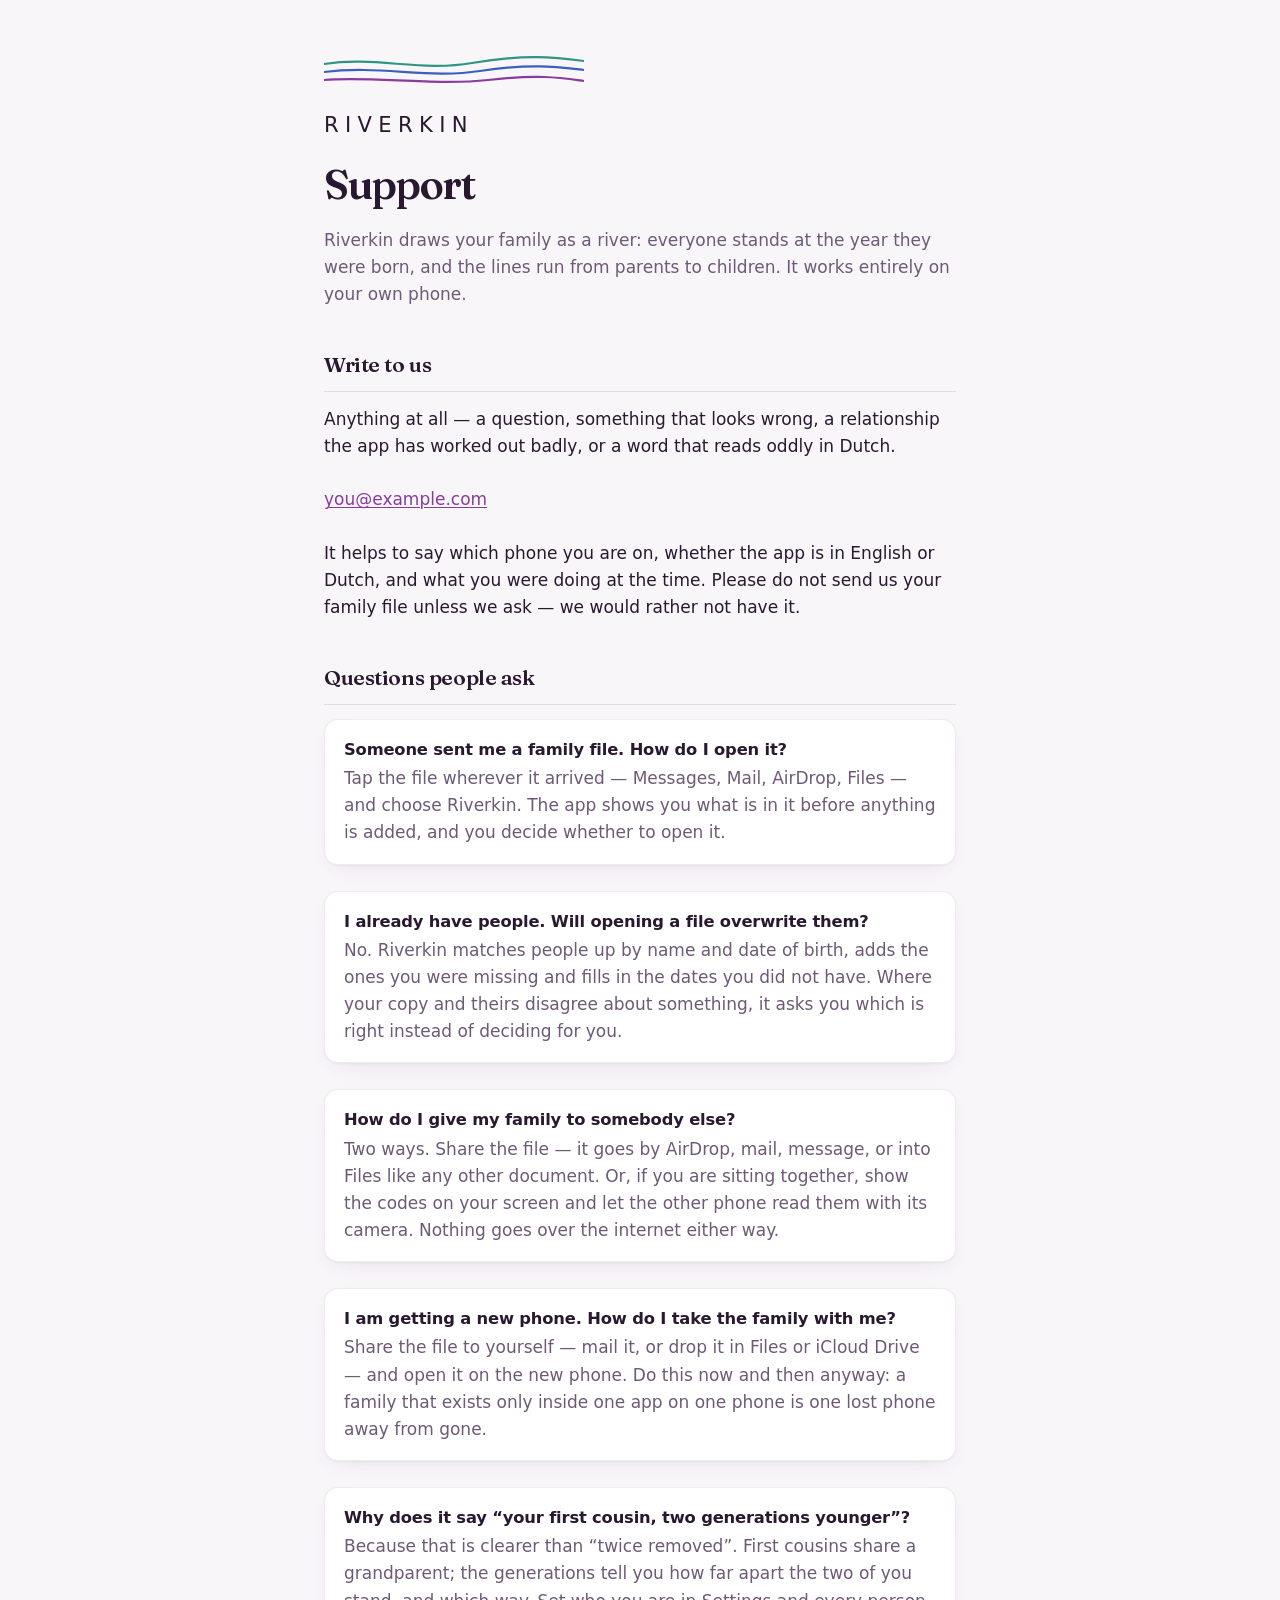
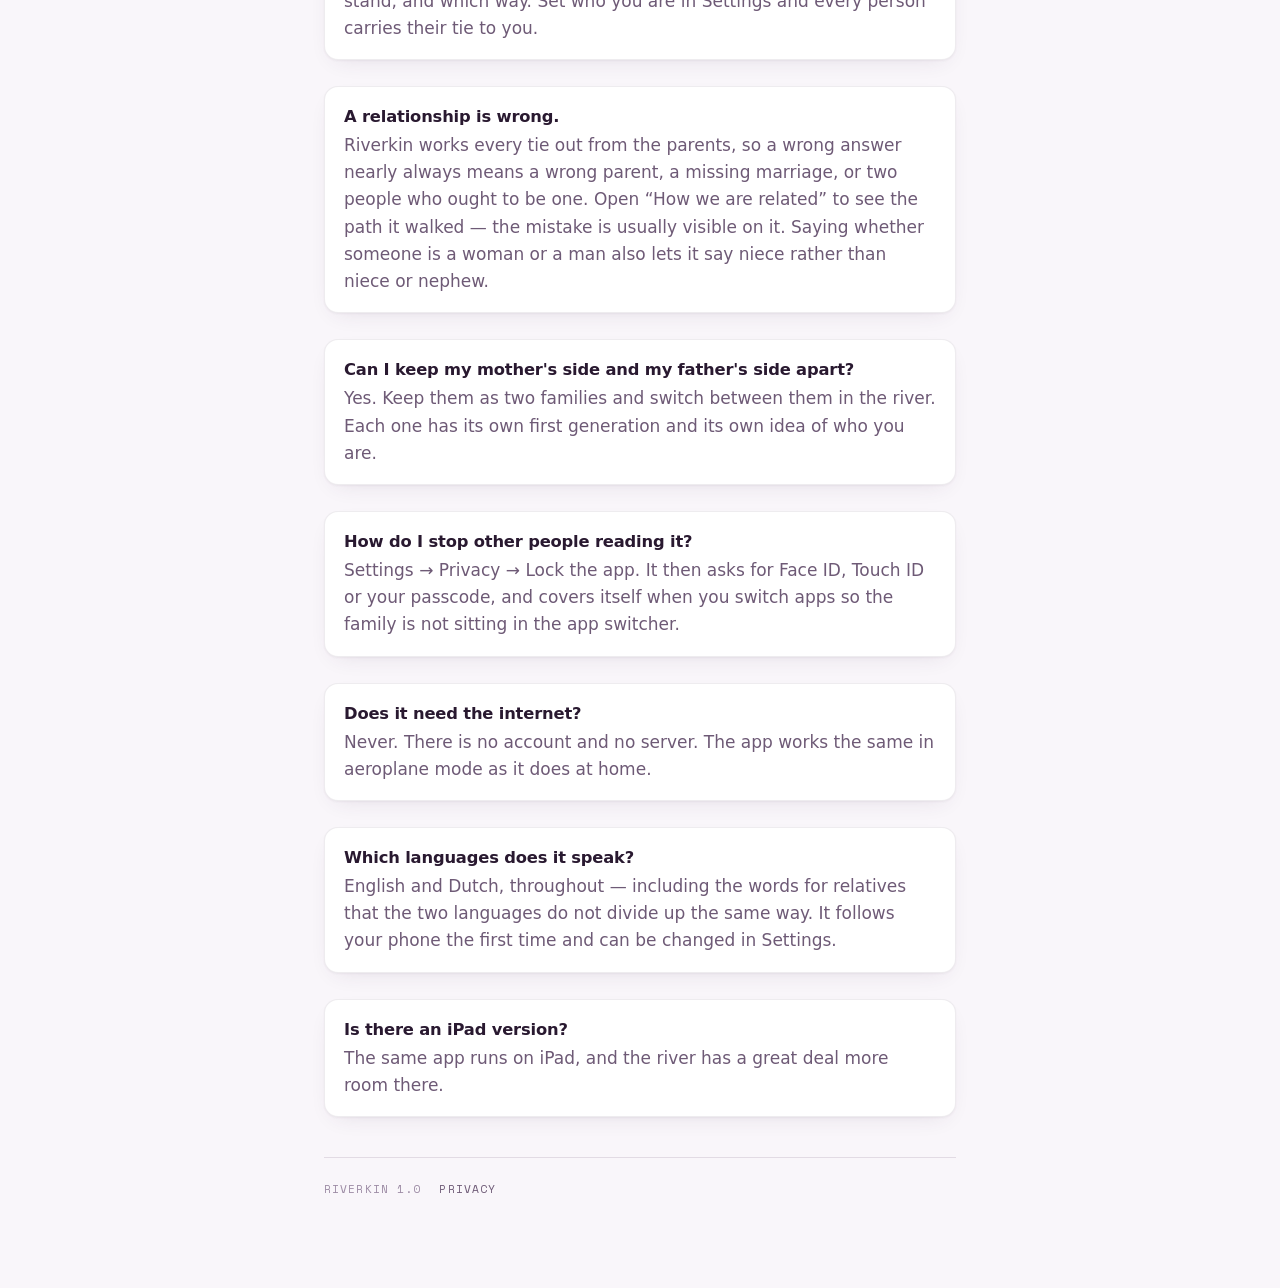
==== index.html @ ea3264ab "Add files via upload" ====
<!doctype html>
<html lang="en">
<head>
<meta charset="utf-8">
<meta name="viewport" content="width=device-width,initial-scale=1">
<title>Riverkin — Support</title>
<meta name="description" content="Help with Riverkin, the family tree that draws everyone at the year they were born. Everything stays on your phone.">
<link rel="stylesheet" href="style.css">
</head>
<body>
<div class="wrap">

<header>
  <svg class="currents" viewBox="0 0 260 34" fill="none" aria-hidden="true">
    <path d="M0 10 C 52 2, 96 18, 148 9 S 230 3, 260 7" stroke="var(--teal)" stroke-width="2.2" stroke-linecap="round"/>
    <path d="M0 18 C 56 11, 104 25, 156 17 S 234 13, 260 16" stroke="var(--blue)" stroke-width="2.2" stroke-linecap="round"/>
    <path d="M0 26 C 48 22, 112 32, 164 26 S 238 24, 260 27" stroke="var(--violet)" stroke-width="2.2" stroke-linecap="round"/>
  </svg>
  <p class="wordmark">Riverkin</p>
  <h1>Support</h1>
  <p class="standfirst">Riverkin draws your family as a river: everyone stands at the year they
    were born, and the lines run from parents to children. It works entirely on your own
    phone.</p>
</header>

<section>
  <h2>Write to us</h2>
  <p>Anything at all — a question, something that looks wrong, a relationship the app has
    worked out badly, or a word that reads oddly in Dutch.</p>
  <!-- REPLACE both the address in the href and the text with your own support address -->
  <p><a href="mailto:you@example.com">you@example.com</a></p>
  <p>It helps to say which phone you are on, whether the app is in English or Dutch, and
    what you were doing at the time. Please do not send us your family file unless we ask —
    we would rather not have it.</p>
</section>

<section>
  <h2>Questions people ask</h2>

  <div class="qa">
    <h3>Someone sent me a family file. How do I open it?</h3>
    <p>Tap the file wherever it arrived — Messages, Mail, AirDrop, Files — and choose
      Riverkin. The app shows you what is in it before anything is added, and you decide
      whether to open it.</p>
  </div>

  <div class="qa">
    <h3>I already have people. Will opening a file overwrite them?</h3>
    <p>No. Riverkin matches people up by name and date of birth, adds the ones you were
      missing and fills in the dates you did not have. Where your copy and theirs disagree
      about something, it asks you which is right instead of deciding for you.</p>
  </div>

  <div class="qa">
    <h3>How do I give my family to somebody else?</h3>
    <p>Two ways. Share the file — it goes by AirDrop, mail, message, or into Files like any
      other document. Or, if you are sitting together, show the codes on your screen and let
      the other phone read them with its camera. Nothing goes over the internet either way.</p>
  </div>

  <div class="qa">
    <h3>I am getting a new phone. How do I take the family with me?</h3>
    <p>Share the file to yourself — mail it, or drop it in Files or iCloud Drive — and open
      it on the new phone. Do this now and then anyway: a family that exists only inside one
      app on one phone is one lost phone away from gone.</p>
  </div>

  <div class="qa">
    <h3>Why does it say “your first cousin, two generations younger”?</h3>
    <p>Because that is clearer than “twice removed”. First cousins share a grandparent; the
      generations tell you how far apart the two of you stand, and which way. Set who you
      are in Settings and every person carries their tie to you.</p>
  </div>

  <div class="qa">
    <h3>A relationship is wrong.</h3>
    <p>Riverkin works every tie out from the parents, so a wrong answer nearly always means
      a wrong parent, a missing marriage, or two people who ought to be one. Open “How we
      are related” to see the path it walked — the mistake is usually visible on it. Saying
      whether someone is a woman or a man also lets it say niece rather than niece or
      nephew.</p>
  </div>

  <div class="qa">
    <h3>Can I keep my mother's side and my father's side apart?</h3>
    <p>Yes. Keep them as two families and switch between them in the river. Each one has its
      own first generation and its own idea of who you are.</p>
  </div>

  <div class="qa">
    <h3>How do I stop other people reading it?</h3>
    <p>Settings → Privacy → Lock the app. It then asks for Face ID, Touch ID or your
      passcode, and covers itself when you switch apps so the family is not sitting in the
      app switcher.</p>
  </div>

  <div class="qa">
    <h3>Does it need the internet?</h3>
    <p>Never. There is no account and no server. The app works the same in aeroplane mode as
      it does at home.</p>
  </div>

  <div class="qa">
    <h3>Which languages does it speak?</h3>
    <p>English and Dutch, throughout — including the words for relatives that the two
      languages do not divide up the same way. It follows your phone the first time and can
      be changed in Settings.</p>
  </div>

  <div class="qa">
    <h3>Is there an iPad version?</h3>
    <p>The same app runs on iPad, and the river has a great deal more room there.</p>
  </div>
</section>

<footer>
  <span>Riverkin 1.0</span>
  <a href="privacy.html">Privacy</a>
</footer>

</div>
</body>
</html>
---- style.css ----
/* The pages Apple asks for, wearing the app's own paper and river colours. */

@font-face{font-family:'Fraunces';font-style:normal;font-weight:600;font-display:swap;
  src:url(fonts/Fraunces-600-latin.woff2) format('woff2')}
@font-face{font-family:'Space Mono';font-style:normal;font-weight:400;font-display:swap;
  src:url(fonts/SpaceMono-400-latin.woff2) format('woff2')}

:root{
  --paper:#F9F6FA; --card:#FFFFFF; --ink:#291930; --mist:#6E5A76; --faint:#9C8BA4;
  --rule:rgba(70,45,80,.13); --edge:rgba(70,45,80,.09);
  --accent:#8A3C9E; --tint:rgba(138,60,158,.09);
  --teal:#2F9482; --blue:#3B5FBF; --violet:#8A3C9E;
  --shadow:0 1px 2px rgba(70,45,80,.05), 0 8px 24px -12px rgba(70,45,80,.16);
  --display:'Fraunces',Georgia,serif;
  --ui:-apple-system,BlinkMacSystemFont,'SF Pro Text',Segoe UI,system-ui,sans-serif;
  --mono:'Space Mono',ui-monospace,SFMono-Regular,monospace;
}
@media (prefers-color-scheme: dark){
  :root:not([data-theme="light"]){
    --paper:#061318; --card:#0C1D22; --ink:#DCE9E9; --mist:#8AA5AB; --faint:#5F7B82;
    --rule:rgba(150,214,222,.16); --edge:rgba(150,214,222,.10);
    --accent:#C77BDC; --tint:rgba(199,123,220,.13);
    --teal:#54C9B2; --blue:#7C9BF0; --violet:#C77BDC;
    --shadow:0 1px 2px rgba(0,0,0,.4), 0 10px 26px -14px rgba(0,0,0,.7);
  }
}
:root[data-theme="dark"]{
  --paper:#061318; --card:#0C1D22; --ink:#DCE9E9; --mist:#8AA5AB; --faint:#5F7B82;
  --rule:rgba(150,214,222,.16); --edge:rgba(150,214,222,.10);
  --accent:#C77BDC; --tint:rgba(199,123,220,.13);
  --teal:#54C9B2; --blue:#7C9BF0; --violet:#C77BDC;
  --shadow:0 1px 2px rgba(0,0,0,.4), 0 10px 26px -14px rgba(0,0,0,.7);
}

*{box-sizing:border-box}
html{-webkit-text-size-adjust:100%}
body{
  margin:0; background:var(--paper); color:var(--ink);
  font-family:var(--ui); font-size:17px; line-height:1.6;
  -webkit-font-smoothing:antialiased;
}
.wrap{max-width:680px; margin:0 auto; padding:0 24px 90px;
  display:flex; flex-direction:column; gap:40px}

/* --- the head: the three currents the app opens with --- */
header{padding-top:54px; display:flex; flex-direction:column; gap:20px}
.currents{width:100%; max-width:260px; height:34px; display:block}
.wordmark{
  font-family:var(--ui); font-weight:300; font-size:1.32rem;
  letter-spacing:.3em; text-transform:uppercase; margin:0; color:var(--ink);
}
h1{
  font-family:var(--display); font-weight:600; font-size:clamp(1.9rem,5.5vw,2.6rem);
  letter-spacing:-.025em; line-height:1.08; margin:0; text-wrap:balance;
}
.standfirst{margin:0; color:var(--mist); max-width:58ch}
.dateline{
  font-family:var(--mono); font-size:.68rem; letter-spacing:.14em; text-transform:uppercase;
  color:var(--faint); margin:0;
}

section{display:flex; flex-direction:column; gap:14px}
h2{
  font-family:var(--display); font-weight:600; font-size:1.32rem; letter-spacing:-.02em;
  margin:0; padding-bottom:9px; border-bottom:1px solid var(--rule); text-wrap:balance;
}
h3{
  font-family:var(--ui); font-weight:600; font-size:1.02rem; margin:0 0 2px;
  letter-spacing:-.01em;
}
p{margin:0; max-width:64ch}
p + p{margin-top:12px}
a{color:var(--accent); text-decoration-thickness:1px; text-underline-offset:2px}
a:focus-visible{outline:2px solid var(--accent); outline-offset:3px; border-radius:3px}
strong{font-weight:600}

/* --- a question and its answer --- */
.qa{
  background:var(--card); border:1px solid var(--edge); border-radius:14px;
  box-shadow:var(--shadow); padding:17px 19px;
}
.qa + .qa{margin-top:12px}
.qa p{color:var(--mist)}

/* --- the plain statement a privacy page is mostly made of --- */
.claim{
  background:var(--tint); border-radius:14px; padding:20px 22px;
  font-family:var(--display); font-size:1.2rem; line-height:1.4; letter-spacing:-.01em;
}
ul{margin:0; padding-left:1.15em; color:var(--mist); display:flex; flex-direction:column; gap:7px}
li{max-width:60ch}
li strong{color:var(--ink)}

footer{
  border-top:1px solid var(--rule); padding-top:22px; color:var(--faint);
  font-family:var(--mono); font-size:.7rem; letter-spacing:.1em; text-transform:uppercase;
  display:flex; flex-wrap:wrap; gap:8px 18px; align-items:baseline;
}
footer a{color:var(--mist); text-decoration:none}
footer a:hover{color:var(--accent)}
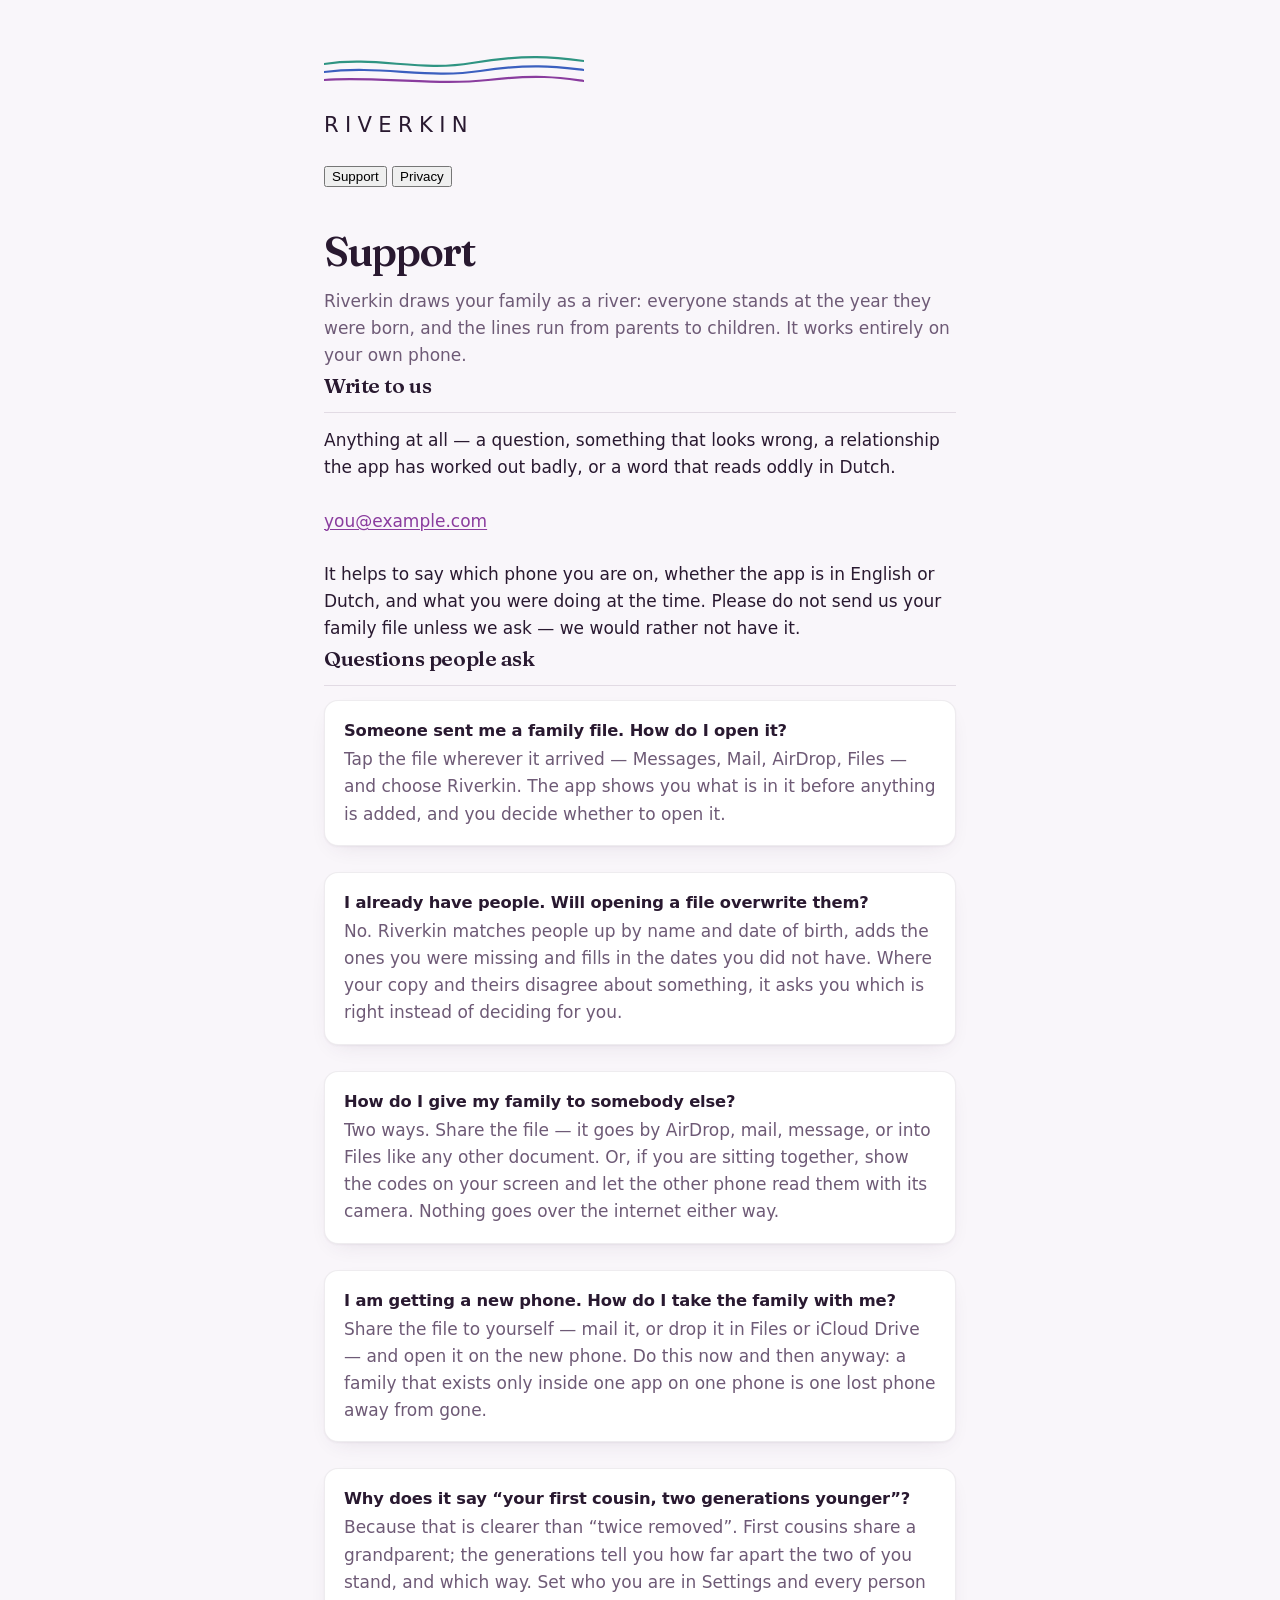
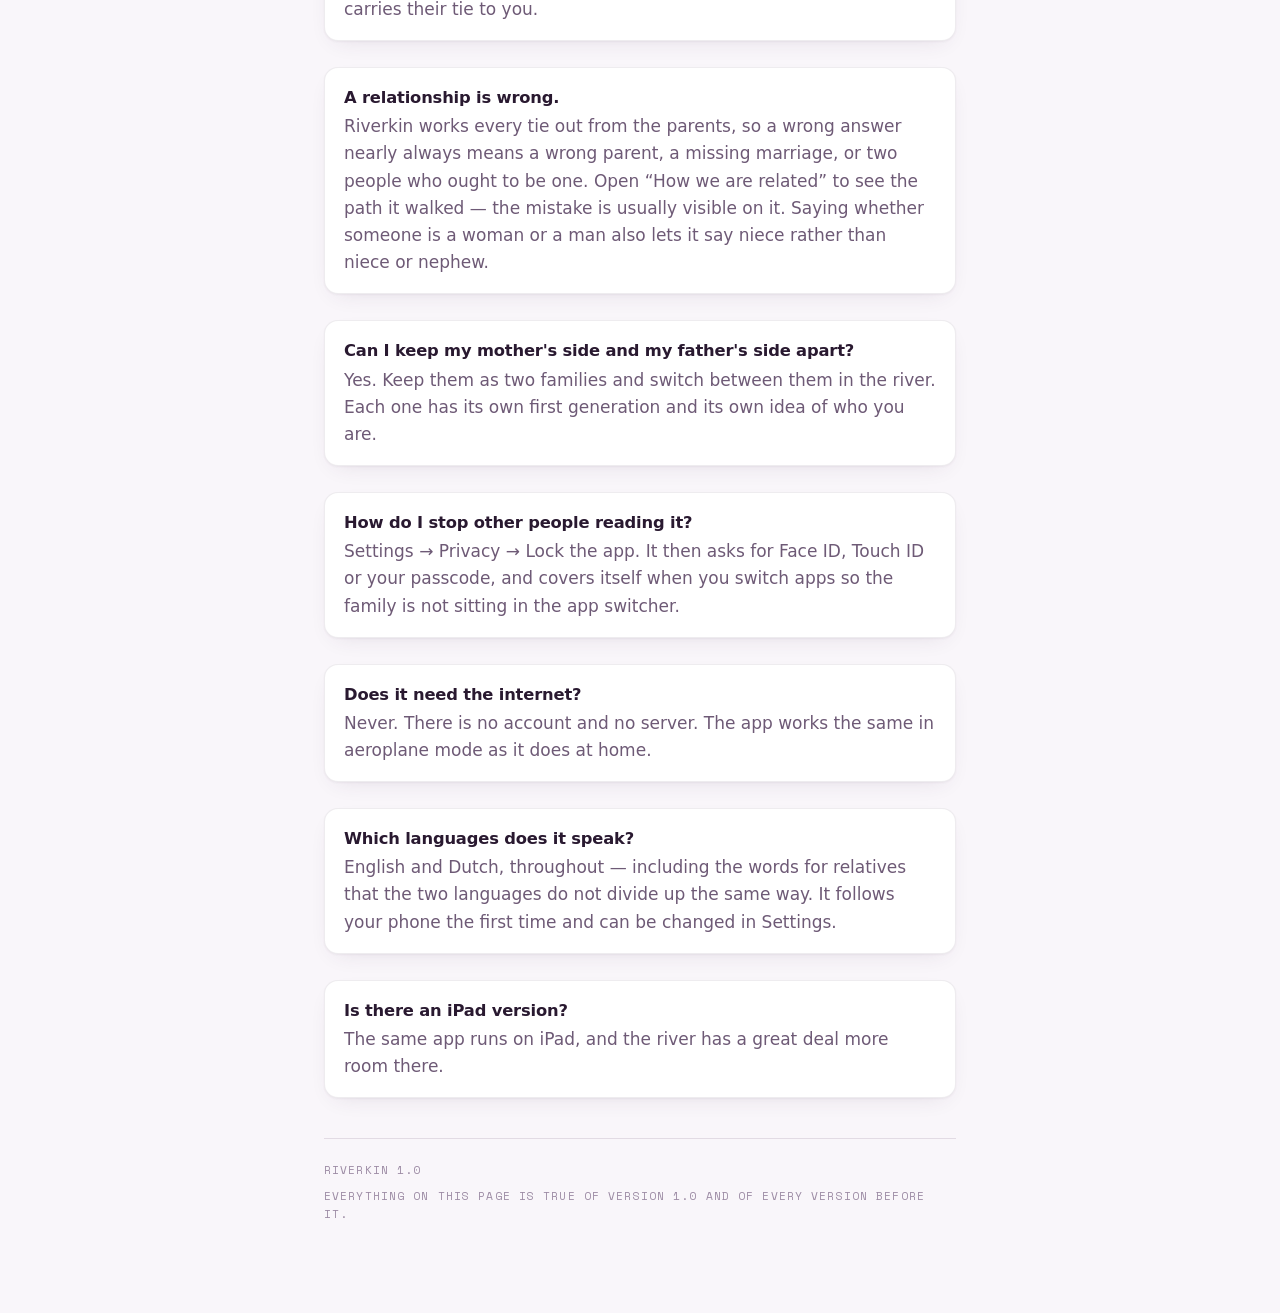
==== commit 861cd50e: "Add files via upload" ====
--- a/index.html
+++ b/index.html
@@ -3,8 +3,8 @@
 <head>
 <meta charset="utf-8">
 <meta name="viewport" content="width=device-width,initial-scale=1">
-<title>Riverkin — Support</title>
-<meta name="description" content="Help with Riverkin, the family tree that draws everyone at the year they were born. Everything stays on your phone.">
+<title>Riverkin — Support and privacy</title>
+<meta name="description" content="Help with Riverkin, and what it does with what you type: nothing leaves your phone unless you send it.">
 <link rel="stylesheet" href="style.css">
 </head>
 <body>
@@ -17,107 +17,257 @@
     <path d="M0 26 C 48 22, 112 32, 164 26 S 238 24, 260 27" stroke="var(--violet)" stroke-width="2.2" stroke-linecap="round"/>
   </svg>
   <p class="wordmark">Riverkin</p>
-  <h1>Support</h1>
-  <p class="standfirst">Riverkin draws your family as a river: everyone stands at the year they
-    were born, and the lines run from parents to children. It works entirely on your own
-    phone.</p>
+
+  <!-- The app's own segmented control, the one over the river. -->
+  <div class="seg" role="tablist" aria-label="Support or privacy">
+    <button role="tab" id="tab-support" aria-controls="panel-support" aria-selected="true">Support</button>
+    <button role="tab" id="tab-privacy" aria-controls="panel-privacy" aria-selected="false">Privacy</button>
+  </div>
 </header>
 
-<section>
-  <h2>Write to us</h2>
-  <p>Anything at all — a question, something that looks wrong, a relationship the app has
-    worked out badly, or a word that reads oddly in Dutch.</p>
-  <!-- REPLACE both the address in the href and the text with your own support address -->
-  <p><a href="mailto:you@example.com">you@example.com</a></p>
-  <p>It helps to say which phone you are on, whether the app is in English or Dutch, and
-    what you were doing at the time. Please do not send us your family file unless we ask —
-    we would rather not have it.</p>
-</section>
-
-<section>
-  <h2>Questions people ask</h2>
-
-  <div class="qa">
-    <h3>Someone sent me a family file. How do I open it?</h3>
-    <p>Tap the file wherever it arrived — Messages, Mail, AirDrop, Files — and choose
-      Riverkin. The app shows you what is in it before anything is added, and you decide
-      whether to open it.</p>
-  </div>
-
-  <div class="qa">
-    <h3>I already have people. Will opening a file overwrite them?</h3>
-    <p>No. Riverkin matches people up by name and date of birth, adds the ones you were
-      missing and fills in the dates you did not have. Where your copy and theirs disagree
-      about something, it asks you which is right instead of deciding for you.</p>
-  </div>
-
-  <div class="qa">
-    <h3>How do I give my family to somebody else?</h3>
-    <p>Two ways. Share the file — it goes by AirDrop, mail, message, or into Files like any
-      other document. Or, if you are sitting together, show the codes on your screen and let
-      the other phone read them with its camera. Nothing goes over the internet either way.</p>
-  </div>
-
-  <div class="qa">
-    <h3>I am getting a new phone. How do I take the family with me?</h3>
-    <p>Share the file to yourself — mail it, or drop it in Files or iCloud Drive — and open
-      it on the new phone. Do this now and then anyway: a family that exists only inside one
-      app on one phone is one lost phone away from gone.</p>
-  </div>
-
-  <div class="qa">
-    <h3>Why does it say “your first cousin, two generations younger”?</h3>
-    <p>Because that is clearer than “twice removed”. First cousins share a grandparent; the
-      generations tell you how far apart the two of you stand, and which way. Set who you
-      are in Settings and every person carries their tie to you.</p>
-  </div>
-
-  <div class="qa">
-    <h3>A relationship is wrong.</h3>
-    <p>Riverkin works every tie out from the parents, so a wrong answer nearly always means
-      a wrong parent, a missing marriage, or two people who ought to be one. Open “How we
-      are related” to see the path it walked — the mistake is usually visible on it. Saying
-      whether someone is a woman or a man also lets it say niece rather than niece or
-      nephew.</p>
-  </div>
-
-  <div class="qa">
-    <h3>Can I keep my mother's side and my father's side apart?</h3>
-    <p>Yes. Keep them as two families and switch between them in the river. Each one has its
-      own first generation and its own idea of who you are.</p>
-  </div>
-
-  <div class="qa">
-    <h3>How do I stop other people reading it?</h3>
-    <p>Settings → Privacy → Lock the app. It then asks for Face ID, Touch ID or your
-      passcode, and covers itself when you switch apps so the family is not sitting in the
-      app switcher.</p>
-  </div>
-
-  <div class="qa">
-    <h3>Does it need the internet?</h3>
-    <p>Never. There is no account and no server. The app works the same in aeroplane mode as
-      it does at home.</p>
-  </div>
-
-  <div class="qa">
-    <h3>Which languages does it speak?</h3>
-    <p>English and Dutch, throughout — including the words for relatives that the two
-      languages do not divide up the same way. It follows your phone the first time and can
-      be changed in Settings.</p>
-  </div>
-
-  <div class="qa">
-    <h3>Is there an iPad version?</h3>
-    <p>The same app runs on iPad, and the river has a great deal more room there.</p>
-  </div>
-</section>
+<!-- ====================== support ====================== -->
+<div class="panel" id="panel-support" role="tabpanel" aria-labelledby="tab-support">
+
+  <section>
+    <h1>Support</h1>
+    <p class="standfirst">Riverkin draws your family as a river: everyone stands at the year
+      they were born, and the lines run from parents to children. It works entirely on your
+      own phone.</p>
+  </section>
+
+  <section>
+    <h2>Write to us</h2>
+    <p>Anything at all — a question, something that looks wrong, a relationship the app has
+      worked out badly, or a word that reads oddly in Dutch.</p>
+    <!-- REPLACE the address here and in the Privacy panel below with your own -->
+    <p><a href="mailto:you@example.com">you@example.com</a></p>
+    <p>It helps to say which phone you are on, whether the app is in English or Dutch, and
+      what you were doing at the time. Please do not send us your family file unless we ask —
+      we would rather not have it.</p>
+  </section>
+
+  <section>
+    <h2>Questions people ask</h2>
+
+    <div class="qa">
+      <h3>Someone sent me a family file. How do I open it?</h3>
+      <p>Tap the file wherever it arrived — Messages, Mail, AirDrop, Files — and choose
+        Riverkin. The app shows you what is in it before anything is added, and you decide
+        whether to open it.</p>
+    </div>
+
+    <div class="qa">
+      <h3>I already have people. Will opening a file overwrite them?</h3>
+      <p>No. Riverkin matches people up by name and date of birth, adds the ones you were
+        missing and fills in the dates you did not have. Where your copy and theirs disagree
+        about something, it asks you which is right instead of deciding for you.</p>
+    </div>
+
+    <div class="qa">
+      <h3>How do I give my family to somebody else?</h3>
+      <p>Two ways. Share the file — it goes by AirDrop, mail, message, or into Files like any
+        other document. Or, if you are sitting together, show the codes on your screen and let
+        the other phone read them with its camera. Nothing goes over the internet either way.</p>
+    </div>
+
+    <div class="qa">
+      <h3>I am getting a new phone. How do I take the family with me?</h3>
+      <p>Share the file to yourself — mail it, or drop it in Files or iCloud Drive — and open
+        it on the new phone. Do this now and then anyway: a family that exists only inside one
+        app on one phone is one lost phone away from gone.</p>
+    </div>
+
+    <div class="qa">
+      <h3>Why does it say “your first cousin, two generations younger”?</h3>
+      <p>Because that is clearer than “twice removed”. First cousins share a grandparent; the
+        generations tell you how far apart the two of you stand, and which way. Set who you
+        are in Settings and every person carries their tie to you.</p>
+    </div>
+
+    <div class="qa">
+      <h3>A relationship is wrong.</h3>
+      <p>Riverkin works every tie out from the parents, so a wrong answer nearly always means
+        a wrong parent, a missing marriage, or two people who ought to be one. Open “How we
+        are related” to see the path it walked — the mistake is usually visible on it. Saying
+        whether someone is a woman or a man also lets it say niece rather than niece or
+        nephew.</p>
+    </div>
+
+    <div class="qa">
+      <h3>Can I keep my mother's side and my father's side apart?</h3>
+      <p>Yes. Keep them as two families and switch between them in the river. Each one has its
+        own first generation and its own idea of who you are.</p>
+    </div>
+
+    <div class="qa">
+      <h3>How do I stop other people reading it?</h3>
+      <p>Settings → Privacy → Lock the app. It then asks for Face ID, Touch ID or your
+        passcode, and covers itself when you switch apps so the family is not sitting in the
+        app switcher.</p>
+    </div>
+
+    <div class="qa">
+      <h3>Does it need the internet?</h3>
+      <p>Never. There is no account and no server. The app works the same in aeroplane mode as
+        it does at home.</p>
+    </div>
+
+    <div class="qa">
+      <h3>Which languages does it speak?</h3>
+      <p>English and Dutch, throughout — including the words for relatives that the two
+        languages do not divide up the same way. It follows your phone the first time and can
+        be changed in Settings.</p>
+    </div>
+
+    <div class="qa">
+      <h3>Is there an iPad version?</h3>
+      <p>The same app runs on iPad, and the river has a great deal more room there.</p>
+    </div>
+  </section>
+</div>
+
+<!-- ====================== privacy ====================== -->
+<div class="panel" id="panel-privacy" role="tabpanel" aria-labelledby="tab-privacy">
+
+  <section>
+    <h1>Privacy</h1>
+    <p class="dateline">In force from 11 August 2026 · Riverkin 1.0</p>
+  </section>
+
+  <p class="claim">Riverkin collects nothing. There is no account to make, no server to send
+    anything to, and the app makes no network requests at all — not for analytics, not for
+    crash reports, not for anything.</p>
+
+  <section>
+    <h2>What the app holds, and where</h2>
+    <p>Everything you type — names, dates, relationships, telephone numbers, e-mail
+      addresses, addresses, godparents, notes of who has died — is written into Riverkin's own
+      storage on your device and stays there. It is not readable by other apps. We never see
+      it, because there is nowhere for it to reach us.</p>
+    <p>Deleting the app deletes all of it. There is no copy anywhere else, so keep a family
+      file somewhere safe if you would mind losing it.</p>
+  </section>
+
+  <section>
+    <h2>What leaves your phone, and only when you send it</h2>
+    <p>A family leaves your device in exactly two ways, both of which you start:</p>
+    <ul>
+      <li><strong>A file you share.</strong> When you export a family, iOS hands the file to
+        whichever app or person you choose — AirDrop, Mail, Messages, Files. From that moment
+        it is in their hands and under their terms, not ours. You can leave the telephone
+        numbers and addresses out of the file when you share it.</li>
+      <li><strong>Codes on your screen.</strong> Holding the family up as codes for another
+        phone's camera puts it on your own screen and nowhere else. Nothing is transmitted,
+        and the two phones do not need a network — or even each other's names.</li>
+    </ul>
+  </section>
+
+  <section>
+    <h2>Permissions the app asks for</h2>
+    <ul>
+      <li><strong>Camera</strong> — only to read a family code held up by another phone. The
+        camera view is not recorded, saved or sent anywhere, and the app never asks for the
+        photo library.</li>
+      <li><strong>Face ID or Touch ID</strong> — only if you turn the lock on. iOS performs
+        the check and tells the app yes or no; the app never receives your face, your
+        fingerprint or your passcode.</li>
+      <li><strong>Notifications</strong> — only if you turn birthday reminders on. They are
+        scheduled on the device by the device. No reminder passes through a server, and
+        nothing is sent to Apple's push service.</li>
+    </ul>
+  </section>
+
+  <section>
+    <h2>Tapping a number or an address</h2>
+    <p>When you tap someone's telephone number, e-mail address or home address, Riverkin hands
+      it to iOS, which opens the Phone, Messages, Mail or Maps app. What happens after that
+      belongs to those apps and to Apple. Riverkin itself does not dial, send or look
+      anything up.</p>
+  </section>
+
+  <section>
+    <h2>Backups</h2>
+    <p>Riverkin's storage sits inside the app's own container, which means it is included in
+      whatever backup you already make of your iPhone — iCloud or a computer. Those backups
+      are Apple's, made under your own account and its protections, and they are the one place
+      your family exists outside the app. If you would rather it were not there, you can
+      exclude Riverkin from iCloud backup in Settings.</p>
+  </section>
+
+  <section>
+    <h2>Nobody else is involved</h2>
+    <p>Riverkin contains no advertising, no analytics, no trackers and no third-party
+      software development kits. Nothing about you is sold, shared or profiled, because
+      nothing about you is gathered in the first place. In App Store terms, the app's data
+      collection is <strong>Data Not Collected</strong>.</p>
+  </section>
+
+  <section>
+    <h2>Children</h2>
+    <p>A family tree tends to be full of children, and the app is rated 4+. The same thing is
+      true of their details as everyone else's: they are held on the device of the person who
+      typed them, and nothing is collected from anyone.</p>
+  </section>
+
+  <section>
+    <h2>If this changes</h2>
+    <p>If a later version of Riverkin ever does something this page does not describe, this
+      page will be rewritten before that version is released, and the date at the top will
+      say so.</p>
+  </section>
+
+  <section>
+    <h2>Getting in touch</h2>
+    <!-- REPLACE the address here and in the Support panel above with your own -->
+    <p>Questions about any of this: <a href="mailto:you@example.com">you@example.com</a></p>
+  </section>
+</div>
 
 <footer>
   <span>Riverkin 1.0</span>
-  <a href="privacy.html">Privacy</a>
+  <span>Everything on this page is true of version 1.0 and of every version before it.</span>
 </footer>
 
 </div>
+
+<script>
+/* Two panels, one page. Without this script both simply show, which is the
+   right thing for anything that cannot run it — a reader, a crawler, Apple's
+   reviewer with a strict browser. */
+(function(){
+  var tabs = [].slice.call(document.querySelectorAll('[role="tab"]'));
+  document.body.classList.add('tabbed');
+
+  function show(name, remember){
+    tabs.forEach(function(tab){
+      var on = tab.id === 'tab-' + name;
+      tab.setAttribute('aria-selected', on ? 'true' : 'false');
+      tab.tabIndex = on ? 0 : -1;
+      document.getElementById(tab.getAttribute('aria-controls')).hidden = !on;
+    });
+    /* the privacy policy needs a link of its own to hand to the App Store */
+    if(remember) history.replaceState(null, '', name === 'privacy' ? '#privacy' : '#support');
+  }
+
+  tabs.forEach(function(tab, i){
+    tab.addEventListener('click', function(){
+      show(tab.id.slice(4), true);
+      window.scrollTo({ top: 0, behavior: 'smooth' });
+    });
+    tab.addEventListener('keydown', function(e){
+      if(e.key !== 'ArrowLeft' && e.key !== 'ArrowRight') return;
+      e.preventDefault();
+      var next = tabs[(i + (e.key === 'ArrowRight' ? 1 : tabs.length - 1)) % tabs.length];
+      next.focus();
+      show(next.id.slice(4), true);
+    });
+  });
+
+  show(location.hash === '#privacy' ? 'privacy' : 'support', false);
+  window.addEventListener('hashchange', function(){
+    show(location.hash === '#privacy' ? 'privacy' : 'support', false);
+  });
+})();
+</script>
 </body>
 </html>
